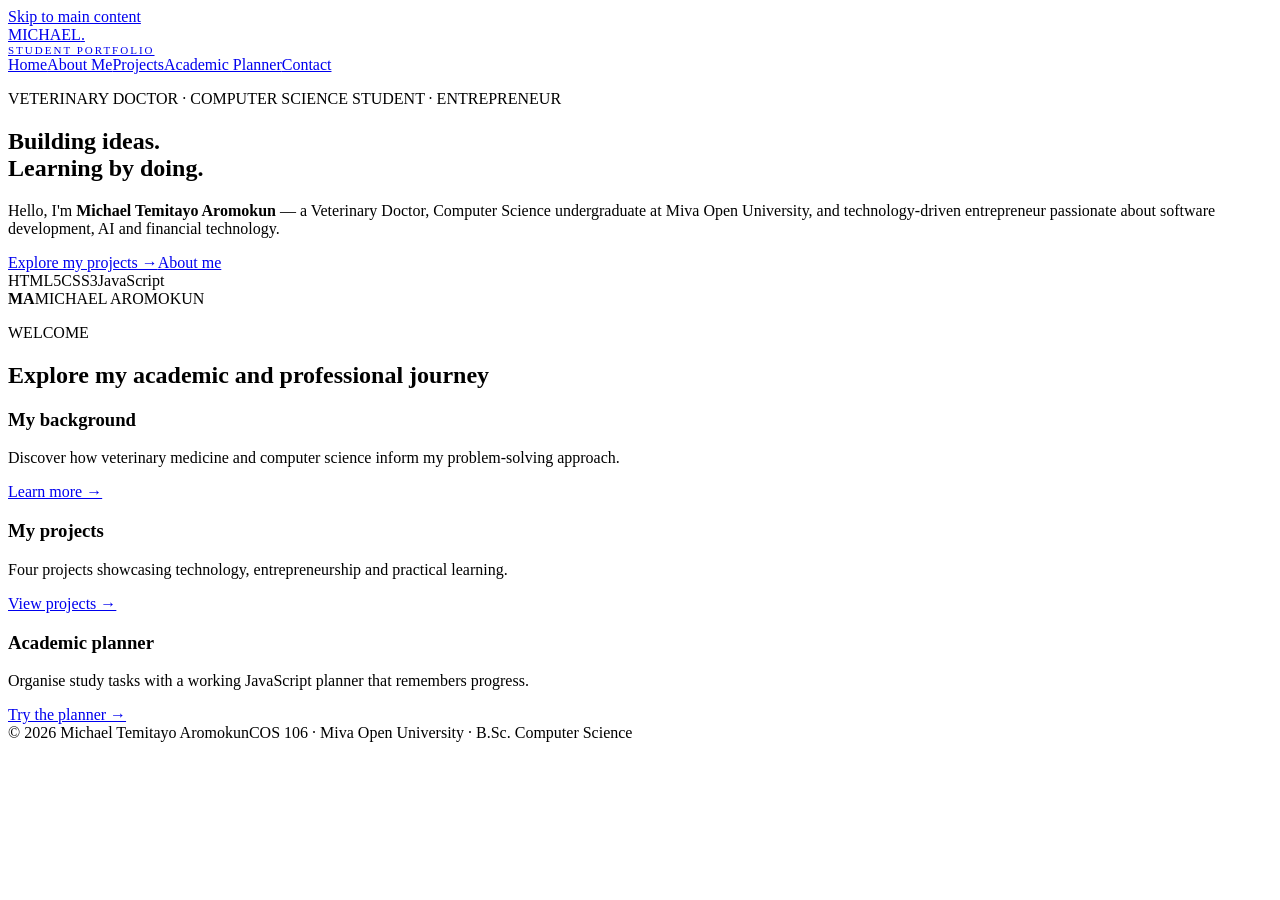
==== index.html @ 514f7fc6 "Build COS 106 student portfolio: index.html" ====
<!doctype html><html lang="en"><head><meta charset="utf-8"><meta name="viewport" content="width=device-width,initial-scale=1"><meta name="description" content="Michael Temitayo Aromokun — Miva Open University COS 106 student portfolio"><title>Home | Michael Aromokun</title><link rel="stylesheet" href="assets/styles.css"><script src="assets/main.js" defer></script></head><body><a class="skip" href="#main">Skip to main content</a><header><div class="wrap nav"><a class="brand" href="index.html">MICHAEL<span>.</span><small style="display:block;font-size:11px;letter-spacing:2px">STUDENT PORTFOLIO</small></a><nav aria-label="Main navigation"><a href="index.html" aria-current="page">Home</a><a href="about.html" >About Me</a><a href="projects.html" >Projects</a><a href="planner.html" >Academic Planner</a><a href="contact.html" >Contact</a></nav></div></header><main id="main"><section class="hero"><div class="wrap hero-grid"><div><p class="eyebrow">VETERINARY DOCTOR · COMPUTER SCIENCE STUDENT · ENTREPRENEUR</p><h1>Building ideas.<br>Learning by doing.</h1><p class="lead">Hello, I'm <strong>Michael Temitayo Aromokun</strong> — a Veterinary Doctor, Computer Science undergraduate at Miva Open University, and technology-driven entrepreneur passionate about software development, AI and financial technology.</p><div class="actions"><a class="btn" href="projects.html">Explore my projects →</a><a class="btn secondary" href="about.html">About me</a></div><span class="tag">HTML5</span><span class="tag">CSS3</span><span class="tag">JavaScript</span></div><div class="photo" role="img" aria-label="Portrait placeholder for Michael Temitayo Aromokun"><div class="photo-fallback"><b>MA</b><span>MICHAEL AROMOKUN</span></div></div></div></section><section class="section"><div class="wrap"><p class="eyebrow">WELCOME</p><h2>Explore my academic and professional journey</h2><div class="grid"><article class="card"><h3>My background</h3><p>Discover how veterinary medicine and computer science inform my problem-solving approach.</p><a href="about.html">Learn more →</a></article><article class="card"><h3>My projects</h3><p>Four projects showcasing technology, entrepreneurship and practical learning.</p><a href="projects.html">View projects →</a></article><article class="card"><h3>Academic planner</h3><p>Organise study tasks with a working JavaScript planner that remembers progress.</p><a href="planner.html">Try the planner →</a></article></div></div></section></main><footer><div class="wrap foot"><span>© <span data-year>2026</span> Michael Temitayo Aromokun</span><span>COS 106 · Miva Open University · B.Sc. Computer Science</span></div></footer></body></html>
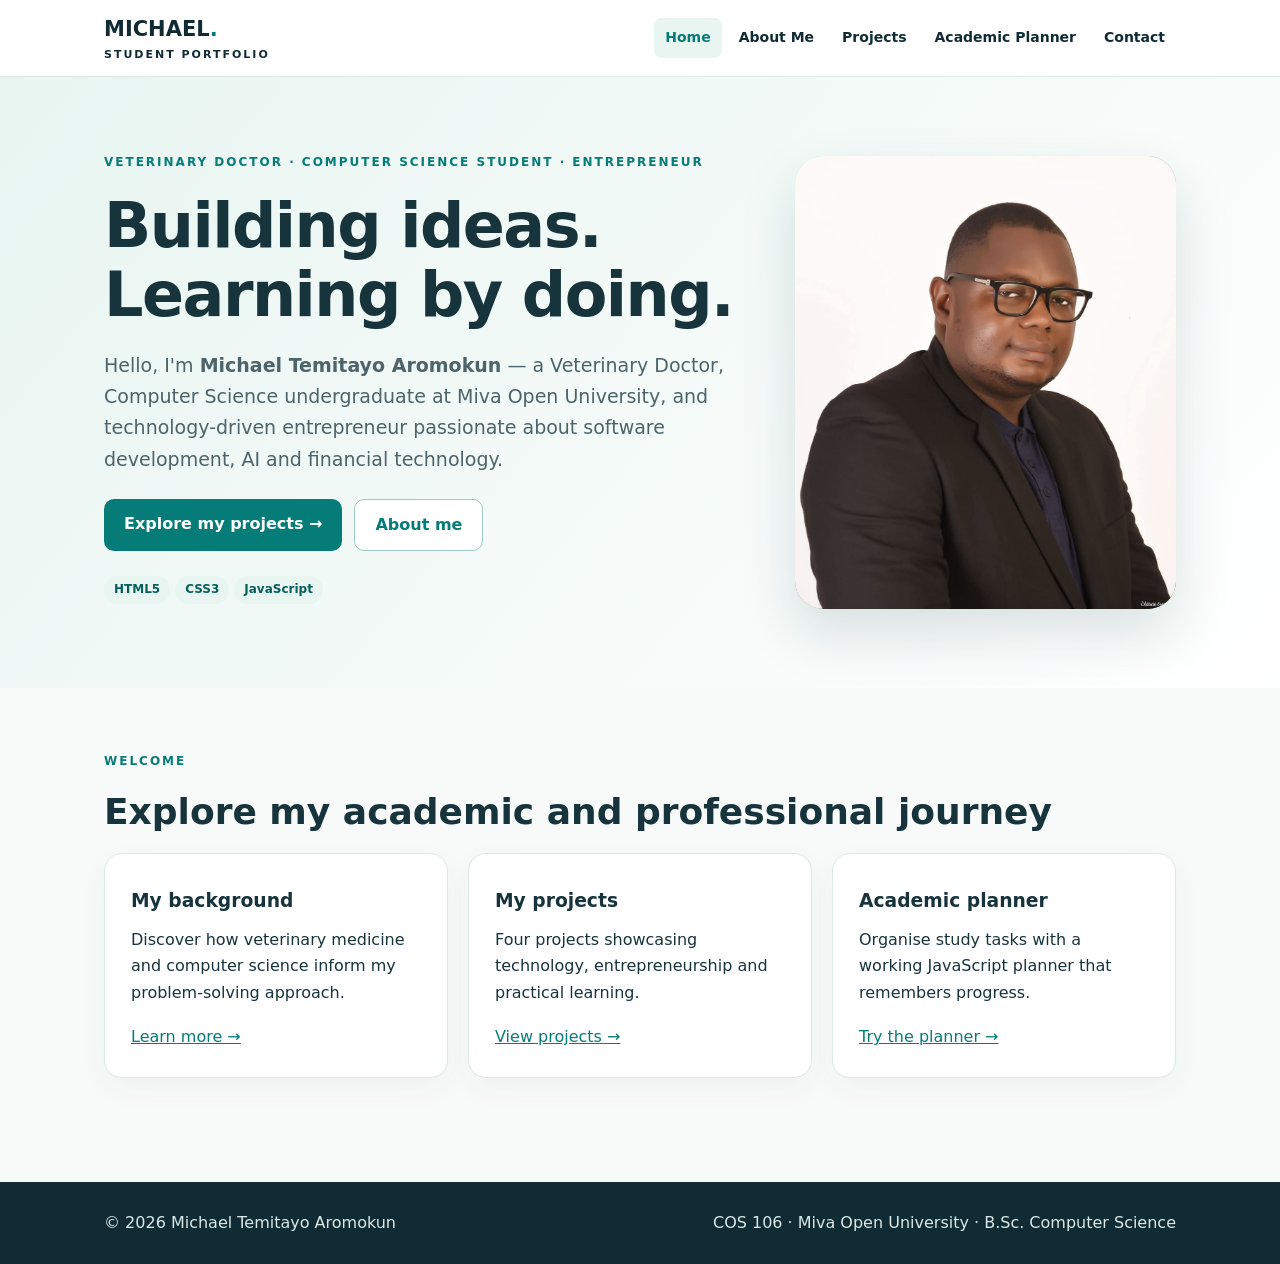
==== commit fe9050c6: "Display uploaded portrait on COS 106 homepage" ====
--- a/index.html
+++ b/index.html
@@ -1 +1 @@
-<!doctype html><html lang="en"><head><meta charset="utf-8"><meta name="viewport" content="width=device-width,initial-scale=1"><meta name="description" content="Michael Temitayo Aromokun — Miva Open University COS 106 student portfolio"><title>Home | Michael Aromokun</title><link rel="stylesheet" href="assets/styles.css"><script src="assets/main.js" defer></script></head><body><a class="skip" href="#main">Skip to main content</a><header><div class="wrap nav"><a class="brand" href="index.html">MICHAEL<span>.</span><small style="display:block;font-size:11px;letter-spacing:2px">STUDENT PORTFOLIO</small></a><nav aria-label="Main navigation"><a href="index.html" aria-current="page">Home</a><a href="about.html" >About Me</a><a href="projects.html" >Projects</a><a href="planner.html" >Academic Planner</a><a href="contact.html" >Contact</a></nav></div></header><main id="main"><section class="hero"><div class="wrap hero-grid"><div><p class="eyebrow">VETERINARY DOCTOR · COMPUTER SCIENCE STUDENT · ENTREPRENEUR</p><h1>Building ideas.<br>Learning by doing.</h1><p class="lead">Hello, I'm <strong>Michael Temitayo Aromokun</strong> — a Veterinary Doctor, Computer Science undergraduate at Miva Open University, and technology-driven entrepreneur passionate about software development, AI and financial technology.</p><div class="actions"><a class="btn" href="projects.html">Explore my projects →</a><a class="btn secondary" href="about.html">About me</a></div><span class="tag">HTML5</span><span class="tag">CSS3</span><span class="tag">JavaScript</span></div><div class="photo" role="img" aria-label="Portrait placeholder for Michael Temitayo Aromokun"><div class="photo-fallback"><b>MA</b><span>MICHAEL AROMOKUN</span></div></div></div></section><section class="section"><div class="wrap"><p class="eyebrow">WELCOME</p><h2>Explore my academic and professional journey</h2><div class="grid"><article class="card"><h3>My background</h3><p>Discover how veterinary medicine and computer science inform my problem-solving approach.</p><a href="about.html">Learn more →</a></article><article class="card"><h3>My projects</h3><p>Four projects showcasing technology, entrepreneurship and practical learning.</p><a href="projects.html">View projects →</a></article><article class="card"><h3>Academic planner</h3><p>Organise study tasks with a working JavaScript planner that remembers progress.</p><a href="planner.html">Try the planner →</a></article></div></div></section></main><footer><div class="wrap foot"><span>© <span data-year>2026</span> Michael Temitayo Aromokun</span><span>COS 106 · Miva Open University · B.Sc. Computer Science</span></div></footer></body></html>+<!doctype html><html lang="en"><head><meta charset="utf-8"><meta name="viewport" content="width=device-width,initial-scale=1"><meta name="description" content="Michael Temitayo Aromokun — Miva Open University COS 106 student portfolio"><title>Home | Michael Aromokun</title><link rel="stylesheet" href="assets/styles.css"><script src="assets/main.js" defer></script></head><body><a class="skip" href="#main">Skip to main content</a><header><div class="wrap nav"><a class="brand" href="index.html">MICHAEL<span>.</span><small style="display:block;font-size:11px;letter-spacing:2px">STUDENT PORTFOLIO</small></a><nav aria-label="Main navigation"><a href="index.html" aria-current="page">Home</a><a href="about.html" >About Me</a><a href="projects.html" >Projects</a><a href="planner.html" >Academic Planner</a><a href="contact.html" >Contact</a></nav></div></header><main id="main"><section class="hero"><div class="wrap hero-grid"><div><p class="eyebrow">VETERINARY DOCTOR · COMPUTER SCIENCE STUDENT · ENTREPRENEUR</p><h1>Building ideas.<br>Learning by doing.</h1><p class="lead">Hello, I'm <strong>Michael Temitayo Aromokun</strong> — a Veterinary Doctor, Computer Science undergraduate at Miva Open University, and technology-driven entrepreneur passionate about software development, AI and financial technology.</p><div class="actions"><a class="btn" href="projects.html">Explore my projects →</a><a class="btn secondary" href="about.html">About me</a></div><span class="tag">HTML5</span><span class="tag">CSS3</span><span class="tag">JavaScript</span></div><div class="photo"><img src="my%20portrait.jpeg" alt="Portrait of Michael Temitayo Aromokun" width="460" height="460"></div></div></section><section class="section"><div class="wrap"><p class="eyebrow">WELCOME</p><h2>Explore my academic and professional journey</h2><div class="grid"><article class="card"><h3>My background</h3><p>Discover how veterinary medicine and computer science inform my problem-solving approach.</p><a href="about.html">Learn more →</a></article><article class="card"><h3>My projects</h3><p>Four projects showcasing technology, entrepreneurship and practical learning.</p><a href="projects.html">View projects →</a></article><article class="card"><h3>Academic planner</h3><p>Organise study tasks with a working JavaScript planner that remembers progress.</p><a href="planner.html">Try the planner →</a></article></div></div></section></main><footer><div class="wrap foot"><span>© <span data-year>2026</span> Michael Temitayo Aromokun</span><span>COS 106 · Miva Open University · B.Sc. Computer Science</span></div></footer></body></html>
--- a/assets/styles.css
+++ b/assets/styles.css
@@ -0,0 +1 @@
+:root{--navy:#112b34;--teal:#067c78;--mint:#e8f5f1;--paper:#f7faf9;--ink:#17343d;--muted:#5e7379}*{box-sizing:border-box}body{margin:0;font:16px/1.65 system-ui,Segoe UI,Arial,sans-serif;background:var(--paper);color:var(--ink)}a{color:var(--teal)}.wrap{max-width:1120px;margin:auto;padding:0 24px}.skip{position:absolute;left:-9999px}.skip:focus{left:10px;top:10px;background:white;padding:10px;z-index:99}header{background:#fff;border-bottom:1px solid #dce9e5;position:sticky;top:0;z-index:10}.nav{display:flex;justify-content:space-between;align-items:center;gap:20px;min-height:76px}.brand{font-weight:850;font-size:21px;text-decoration:none;color:var(--navy)}.brand span{color:var(--teal)}nav{display:flex;gap:6px;flex-wrap:wrap}nav a{padding:8px 11px;border-radius:8px;text-decoration:none;color:var(--navy);font-weight:650;font-size:14px}nav a:hover,nav a[aria-current]{background:var(--mint);color:var(--teal)}.hero{background:linear-gradient(130deg,#e8f5f1,#fff);padding:76px 0}.hero-grid{display:grid;grid-template-columns:1.25fr .75fr;gap:56px;align-items:center}.eyebrow{text-transform:uppercase;letter-spacing:2px;color:var(--teal);font-size:12px;font-weight:800}h1{font-size:clamp(36px,5vw,62px);line-height:1.12;letter-spacing:-1.5px;margin:14px 0 20px}h2{font-size:clamp(25px,3vw,36px);line-height:1.2;margin:12px 0 20px}h3{margin:6px 0 10px}p{margin:0 0 18px}.lead{font-size:19px;color:#4c646a;max-width:650px}.photo{min-height:350px;border-radius:28px;background:linear-gradient(140deg,#b5e4d8,#0e6b69);display:flex;align-items:center;justify-content:center;box-shadow:0 25px 55px #123c3b25;overflow:hidden}.photo img{width:100%;height:100%;object-fit:cover}.photo-fallback{color:white;text-align:center}.photo-fallback b{display:block;font-size:92px;line-height:1}.section{padding:64px 0}.section.alt{background:#edf5f2}.grid{display:grid;grid-template-columns:repeat(3,1fr);gap:20px}.grid.two{grid-template-columns:repeat(2,1fr)}.card{background:white;border:1px solid #dceae5;border-radius:18px;padding:26px;box-shadow:0 10px 30px #123c3b0b}.card.dark{background:var(--navy);color:white}.card.dark p{color:#d5e7e7}.btn{display:inline-block;background:var(--teal);color:white;border:0;border-radius:10px;padding:12px 20px;text-decoration:none;font-weight:750;cursor:pointer}.btn.secondary{background:white;color:var(--teal);border:1px solid #9fc9c1}.actions{display:flex;gap:12px;flex-wrap:wrap;margin:24px 0}.tag{display:inline-block;padding:4px 10px;border-radius:99px;background:var(--mint);color:#075f5b;font-size:12px;font-weight:700;margin:0 5px 8px 0}.project-visual{height:130px;border-radius:13px;background:linear-gradient(135deg,#103e4b,#087c75);display:grid;place-items:center;color:white;font-size:40px;margin-bottom:20px}.project-visual.alt{background:linear-gradient(135deg,#2c4267,#856fb3)}.project-visual.warm{background:linear-gradient(135deg,#436c5a,#a4bc7e)}.project-visual.blue{background:linear-gradient(135deg,#184b79,#44a5c7)}label{display:block;font-weight:700;margin:14px 0 5px}input,textarea,select{width:100%;padding:12px 13px;border:1px solid #b7cbc5;border-radius:9px;font:inherit;background:#fff;color:var(--ink)}input:focus,textarea:focus,select:focus{outline:3px solid #a6ddd1}input[type=checkbox]{width:auto;accent-color:var(--teal)}button{font:inherit}.feedback{min-height:24px;color:#b82d36}.task{display:flex;align-items:center;gap:12px;padding:14px 0;border-bottom:1px solid #dce8e4}.task strong{flex:1}.task.done strong{text-decoration:line-through;color:var(--muted)}.small{font-size:13px;color:var(--muted)}.filters{display:flex;gap:8px;flex-wrap:wrap;margin:20px 0}.filters button{border:1px solid #b7cbc5;background:white;padding:8px 13px;border-radius:8px;cursor:pointer}.filters button.active{background:var(--teal);color:white}.progress{height:10px;background:#dceae5;border-radius:10px;overflow:hidden}.progress>div{height:100%;background:var(--teal);width:0;transition:width .3s}table{width:100%;border-collapse:collapse}th,td{padding:12px;text-align:left;border-bottom:1px solid #dce8e4}footer{background:var(--navy);color:#d9e8e8;padding:28px 0;margin-top:40px}.foot{display:flex;justify-content:space-between;gap:16px;flex-wrap:wrap}.muted{color:var(--muted)}.notice{background:#fff7e6;padding:12px;border-radius:10px;font-size:14px}@media(max-width:800px){.hero-grid,.grid,.grid.two{grid-template-columns:1fr}.hero{padding:45px 0}.photo{min-height:260px;max-width:460px}.nav{align-items:flex-start;flex-direction:column;padding:12px 0}nav{gap:2px}nav a{padding:7px;font-size:12px}.section{padding:42px 0}}@media(prefers-reduced-motion:reduce){*{scroll-behavior:auto!important;transition:none!important}}
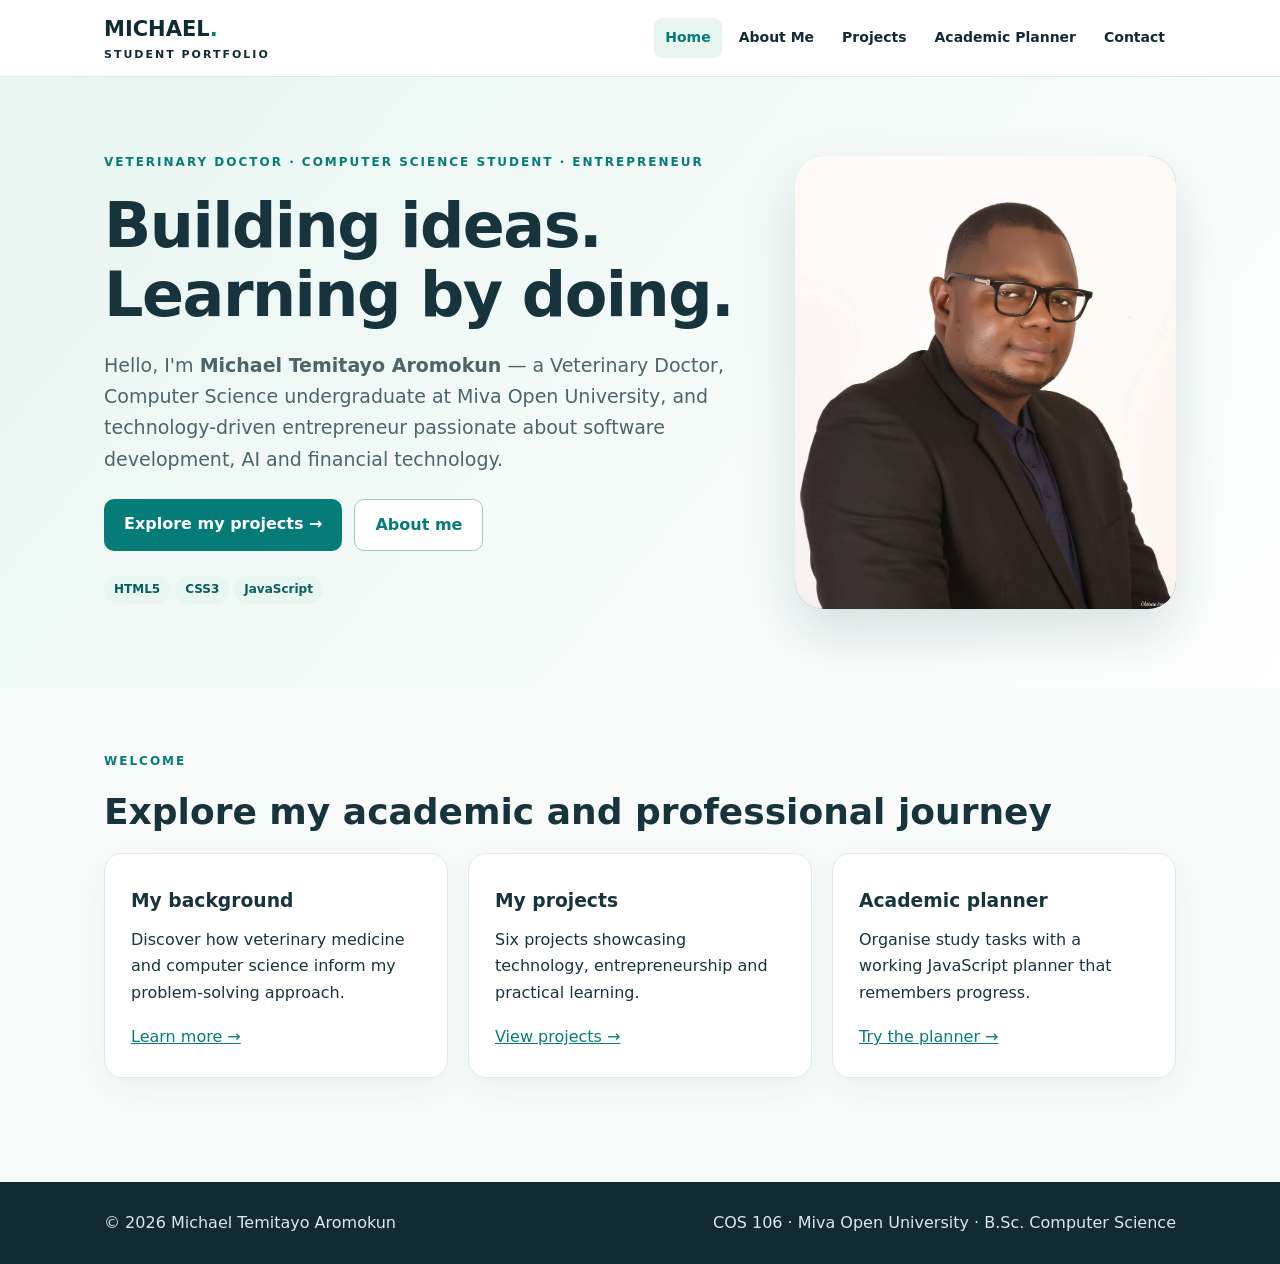
==== commit e562a661: "Correct homepage project count to six" ====
--- a/index.html
+++ b/index.html
@@ -1 +1 @@
-<!doctype html><html lang="en"><head><meta charset="utf-8"><meta name="viewport" content="width=device-width,initial-scale=1"><meta name="description" content="Michael Temitayo Aromokun — Miva Open University COS 106 student portfolio"><title>Home | Michael Aromokun</title><link rel="stylesheet" href="assets/styles.css"><script src="assets/main.js" defer></script></head><body><a class="skip" href="#main">Skip to main content</a><header><div class="wrap nav"><a class="brand" href="index.html">MICHAEL<span>.</span><small style="display:block;font-size:11px;letter-spacing:2px">STUDENT PORTFOLIO</small></a><nav aria-label="Main navigation"><a href="index.html" aria-current="page">Home</a><a href="about.html" >About Me</a><a href="projects.html" >Projects</a><a href="planner.html" >Academic Planner</a><a href="contact.html" >Contact</a></nav></div></header><main id="main"><section class="hero"><div class="wrap hero-grid"><div><p class="eyebrow">VETERINARY DOCTOR · COMPUTER SCIENCE STUDENT · ENTREPRENEUR</p><h1>Building ideas.<br>Learning by doing.</h1><p class="lead">Hello, I'm <strong>Michael Temitayo Aromokun</strong> — a Veterinary Doctor, Computer Science undergraduate at Miva Open University, and technology-driven entrepreneur passionate about software development, AI and financial technology.</p><div class="actions"><a class="btn" href="projects.html">Explore my projects →</a><a class="btn secondary" href="about.html">About me</a></div><span class="tag">HTML5</span><span class="tag">CSS3</span><span class="tag">JavaScript</span></div><div class="photo"><img src="my%20portrait.jpeg" alt="Portrait of Michael Temitayo Aromokun" width="460" height="460"></div></div></section><section class="section"><div class="wrap"><p class="eyebrow">WELCOME</p><h2>Explore my academic and professional journey</h2><div class="grid"><article class="card"><h3>My background</h3><p>Discover how veterinary medicine and computer science inform my problem-solving approach.</p><a href="about.html">Learn more →</a></article><article class="card"><h3>My projects</h3><p>Four projects showcasing technology, entrepreneurship and practical learning.</p><a href="projects.html">View projects →</a></article><article class="card"><h3>Academic planner</h3><p>Organise study tasks with a working JavaScript planner that remembers progress.</p><a href="planner.html">Try the planner →</a></article></div></div></section></main><footer><div class="wrap foot"><span>© <span data-year>2026</span> Michael Temitayo Aromokun</span><span>COS 106 · Miva Open University · B.Sc. Computer Science</span></div></footer></body></html>+<!doctype html><html lang="en"><head><meta charset="utf-8"><meta name="viewport" content="width=device-width,initial-scale=1"><meta name="description" content="Michael Temitayo Aromokun — Miva Open University COS 106 student portfolio"><title>Home | Michael Aromokun</title><link rel="stylesheet" href="assets/styles.css"><script src="assets/main.js" defer></script></head><body><a class="skip" href="#main">Skip to main content</a><header><div class="wrap nav"><a class="brand" href="index.html">MICHAEL<span>.</span><small style="display:block;font-size:11px;letter-spacing:2px">STUDENT PORTFOLIO</small></a><nav aria-label="Main navigation"><a href="index.html" aria-current="page">Home</a><a href="about.html" >About Me</a><a href="projects.html" >Projects</a><a href="planner.html" >Academic Planner</a><a href="contact.html" >Contact</a></nav></div></header><main id="main"><section class="hero"><div class="wrap hero-grid"><div><p class="eyebrow">VETERINARY DOCTOR · COMPUTER SCIENCE STUDENT · ENTREPRENEUR</p><h1>Building ideas.<br>Learning by doing.</h1><p class="lead">Hello, I'm <strong>Michael Temitayo Aromokun</strong> — a Veterinary Doctor, Computer Science undergraduate at Miva Open University, and technology-driven entrepreneur passionate about software development, AI and financial technology.</p><div class="actions"><a class="btn" href="projects.html">Explore my projects →</a><a class="btn secondary" href="about.html">About me</a></div><span class="tag">HTML5</span><span class="tag">CSS3</span><span class="tag">JavaScript</span></div><div class="photo"><img src="my%20portrait.jpeg" alt="Portrait of Michael Temitayo Aromokun" width="460" height="460"></div></div></section><section class="section"><div class="wrap"><p class="eyebrow">WELCOME</p><h2>Explore my academic and professional journey</h2><div class="grid"><article class="card"><h3>My background</h3><p>Discover how veterinary medicine and computer science inform my problem-solving approach.</p><a href="about.html">Learn more →</a></article><article class="card"><h3>My projects</h3><p>Six projects showcasing technology, entrepreneurship and practical learning.</p><a href="projects.html">View projects →</a></article><article class="card"><h3>Academic planner</h3><p>Organise study tasks with a working JavaScript planner that remembers progress.</p><a href="planner.html">Try the planner →</a></article></div></div></section></main><footer><div class="wrap foot"><span>© <span data-year>2026</span> Michael Temitayo Aromokun</span><span>COS 106 · Miva Open University · B.Sc. Computer Science</span></div></footer></body></html>
